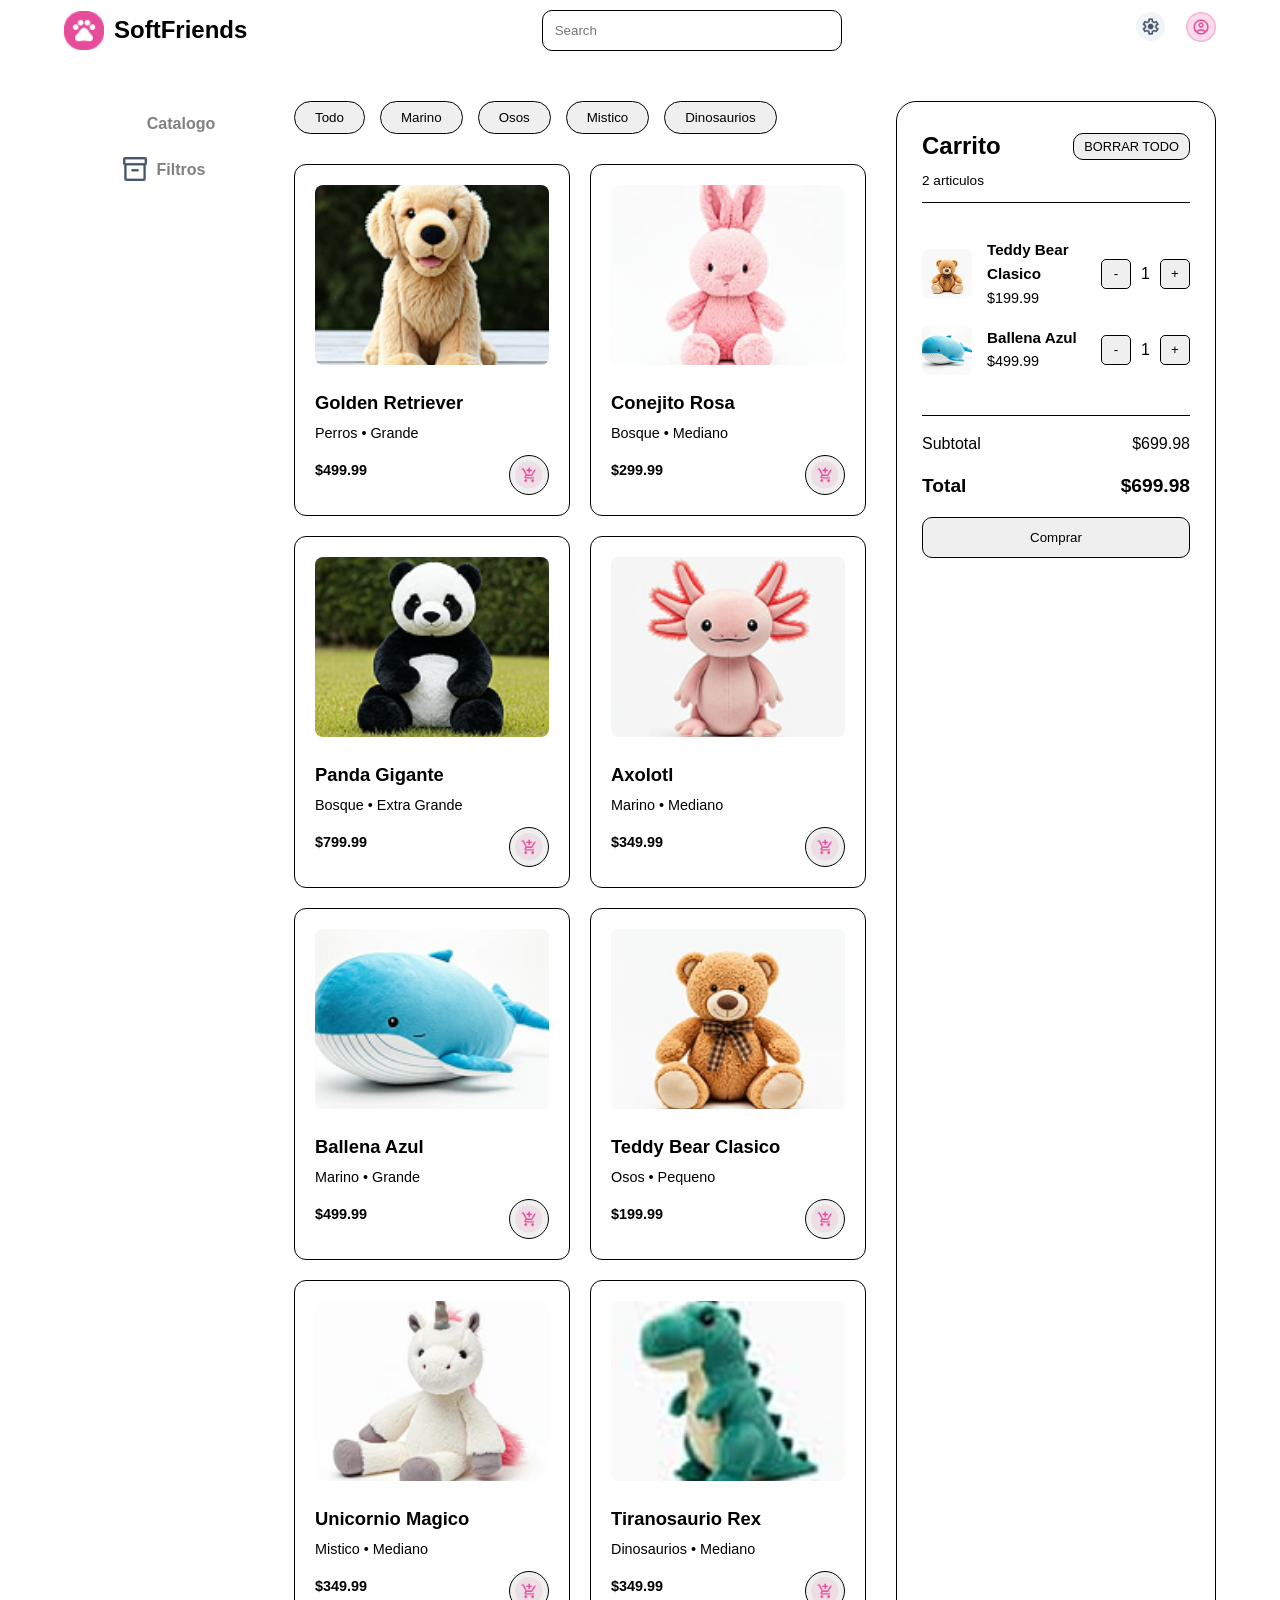
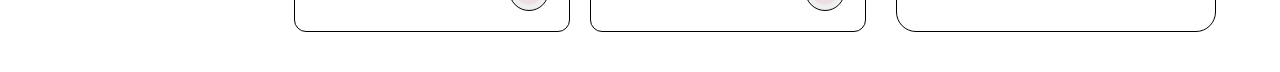
==== Presentacion/catalago.html @ 810f80e1 "1er avance HMTL y CSS" ====
<!DOCTYPE html>
<html lang="es">

<head>
    <title>SoftFriends</title>
    <meta charset="UTF-8">
    <link rel="stylesheet" type="text/css" href="styles/base.css" />
    <link rel="stylesheet" type="text/css" href="styles/components.css" />
    <link rel="stylesheet" type="text/css" href="styles/layout.css" />
</head>

<body>

    <nav>
        <a class="logo" href="./index.html">
            <img src="img/logo.png" alt="Logo SoftFriends">
            <span>SoftFriends</span>
        </a>

        <form name="form_busqueda">
            <input id="txt_buscar" name="txt_buscar" type="text" placeholder="Search">
        </form>

        <ul>
            <li>
                <img src="img/configuracion.png" alt="Icono de configuracion">
            </li>
            <li>
                <img src="img/iconoUsuario.png" alt="Icono de usuario">
            </li>
        </ul>
    </nav>

    <div class="contenedor-principal">

        <nav class="menu-lateral">
            <ul>
                <li>
                    <img src="img/iconoCatalago.png" alt="Icono catalogo">
                    <a href="#">Catalogo</a>
                </li>
                <li>
                    <img src="img/iconoFiltro.png" alt="Icono filtros">
                    <a href="#">Filtros</a>
                </li>
            </ul>
        </nav>

        <main>
            <section class="categorias">
                <ul>
                    <li><button class="btn-primary">Todo</button></li>
                    <li><button>Marino</button></li>
                    <li><button>Osos</button></li>
                    <li><button>Mistico</button></li>
                    <li><button>Dinosaurios</button></li>
                </ul>
            </section>

            <section class="productos">

                <article>
                    <figure>
                        <img src="img/goldenRetriever.png" alt="Golden Retriever">
                    </figure>
                    <div>
                        <h3>Golden Retriever</h3>
                        <p>Perros • Grande</p>
                        <p class="precio">$499.99</p>
                        <button><img src="img/IconoAgregarCarrito.png" alt="Agregar al carrito"></button>
                    </div>
                </article>

                <article>
                    <figure>
                        <img src="img/conejoRosa.png" alt="Conejito Rosa">
                    </figure>
                    <div>
                        <h3>Conejito Rosa</h3>
                        <p>Bosque • Mediano</p>
                        <p class="precio">$299.99</p>
                        <button><img src="img/IconoAgregarCarrito.png" alt="Agregar al carrito"></button>
                    </div>
                </article>

                <article>
                    <figure>
                        <img src="img/panda.png" alt="Panda Gigante">
                    </figure>
                    <div>
                        <h3>Panda Gigante</h3>
                        <p>Bosque • Extra Grande</p>
                        <p class="precio">$799.99</p>
                        <button><img src="img/IconoAgregarCarrito.png" alt="Agregar al carrito"></button>
                    </div>
                </article>

                <article>
                    <figure>
                        <img src="img/ajolote.png" alt="Axolotl">
                    </figure>
                    <div>
                        <h3>Axolotl</h3>
                        <p>Marino • Mediano</p>
                        <p class="precio">$349.99</p>
                        <button><img src="img/IconoAgregarCarrito.png" alt="Agregar al carrito"></button>
                    </div>
                </article>

                <article>
                    <figure>
                        <img src="img/ballena.png" alt="Ballena Azul">
                    </figure>
                    <div>
                        <h3>Ballena Azul</h3>
                        <p>Marino • Grande</p>
                        <p class="precio">$499.99</p>
                        <button><img src="img/IconoAgregarCarrito.png" alt="Agregar al carrito"></button>
                    </div>
                </article>

                <article>
                    <figure>
                        <img src="img/oso.png" alt="Teddy Bear Clasico">
                    </figure>
                    <div>
                        <h3>Teddy Bear Clasico</h3>
                        <p>Osos • Pequeno</p>
                        <p class="precio">$199.99</p>
                        <button><img src="img/IconoAgregarCarrito.png" alt="Agregar al carrito"></button>
                    </div>
                </article>

                <article>
                    <figure>
                        <img src="img/unicornio.png" alt="Unicornio Magico">
                    </figure>
                    <div>
                        <h3>Unicornio Magico</h3>
                        <p>Mistico • Mediano</p>
                        <p class="precio">$349.99</p>
                        <button><img src="img/IconoAgregarCarrito.png" alt="Agregar al carrito"></button>
                    </div>
                </article>

                <article>
                    <figure>
                        <img src="img/rex.png" alt="Tiranosaurio Rex">
                    </figure>
                    <div>
                        <h3>Tiranosaurio Rex</h3>
                        <p>Dinosaurios • Mediano</p>
                        <p class="precio">$349.99</p>
                        <button><img src="img/IconoAgregarCarrito.png" alt="Agregar al carrito"></button>
                    </div>
                </article>

            </section>
        </main>

        <section class="carrito">
            <header>
                <h3>Carrito</h3>
                <button class="btn-secondary">BORRAR TODO</button>
                <p>2 articulos</p>
            </header>

            <div class="lista-carrito">
                <article>
                    <img src="img/oso.png" alt="Teddy Bear Clasico mini">
                    <div>
                        <strong>Teddy Bear Clasico</strong>
                        <p>$199.99</p>
                    </div>
                    <div>
                        <button>-</button>
                        <span>1</span>
                        <button>+</button>
                    </div>
                </article>

                <article>
                    <img src="img/ballena.png" alt="Ballena Azul mini">
                    <div>
                        <strong>Ballena Azul</strong>
                        <p>$499.99</p>
                    </div>
                    <div>
                        <button>-</button>
                        <span>1</span>
                        <button>+</button>
                    </div>
                </article>
            </div>

            <footer>
                <div>
                    <span>Subtotal</span>
                    <span>$699.98</span>
                </div>
                <div>
                    <strong>Total</strong>
                    <strong>$699.98</strong>
                </div>
                <button class="btn-primary">Comprar</button>
            </footer>
        </section>

    </div>

</body>

</html>
---- Presentacion/styles/base.css ----
* {
    box-sizing: border-box;
    margin: 0;
    padding: 0;
}

body {
    font-family: "Quicksand", sans-serif;
    line-height: 1.6;
}
---- Presentacion/styles/components.css ----
.logo {
    display: flex;
    align-items: center;
    gap: 10px;
    text-decoration: none;
    font-family: "Alan Sans", sans-serif;
    font-weight: 700;
    font-size: 1.5rem;
    color: black;
}

.logo img {
    width: 40px;
    height: auto;
}

nav input {
    width: 300px;
    padding: 12px;
    border-radius: 10px;
    border: 1px solid;
    font-family: "Quicksand", sans-serif;
}

nav input:focus {
    outline: none;
}

nav ul {
    display: flex;
    align-items: center;
    gap: 20px;
    list-style: none;
}

nav ul img {
    width: 30px;
    height: auto;
}

/* --- MENU LATERAL --- */
.menu-lateral ul {
    display: flex;
    flex-direction: column;
    gap: 20px;
    padding: 0;
    list-style: none;
}

.menu-lateral li {
    display: flex;
    align-items: center;
    gap: 10px;
}

.menu-lateral li img {
    width: 24px;
    height: auto;
}

.menu-lateral a {
    text-decoration: none;
    font-family: "Alan Sans", sans-serif;
    font-weight: 600;
    color: gray;
}

/* --- CATEGORIAS --- */
.categorias ul {
    display: flex;
    gap: 15px;
    flex-wrap: wrap;
    padding: 0;
    list-style: none;
}

.categorias button {
    width: auto;
    padding: 8px 20px;
    margin-top: 0;
    border: 1px solid;
    border-radius: 20px;
    font-family: "Quicksand", sans-serif;
    cursor: pointer;
}

/* --- TARJETAS DE PRODUCTOS --- */
.productos article {
    padding: 20px;
    border-radius: 12px;
    display: flex;
    flex-direction: column;
    border: 1px solid;
}

.productos figure {
    width: 100%;
    margin: 0;
}

.productos figure img {
    width: 100%;
    height: 180px;
    border-radius: 8px;
    object-fit: cover;
    object-position: center;
    margin-bottom: 15px;
}

/* Contenedor del texto dentro de la tarjeta */
.productos article div {
    display: flex;
    flex-wrap: wrap;
    align-items: center;
    justify-content: space-between;
    width: 100%;
}

.productos h3 {
    font-family: "Alan Sans", sans-serif;
    font-size: 1.15rem;
    font-weight: 700;
    text-align: left;
    margin: 0 0 5px 0;
    width: 100%;
}

.productos p {
    font-size: 0.9rem;
    margin: 0 0 10px 0;
    text-align: left;
    width: 100%;
}

.precio {
    font-size: 1.3rem;
    font-weight: 800;
    margin: 0;
    width: auto !important;
}

.productos button {
    width: 40px;
    height: 40px;
    border-radius: 50%;
    border: 1px solid;
    margin: 0;
    display: flex;
    align-items: center;
    justify-content: center;
    cursor: pointer;
    padding: 5px;
}

.productos button img {
    width: 100%;
    height: 100%;
    object-fit: contain;
    margin: 0;
}

/* --- CARRITO --- */
.carrito {
    padding: 25px;
    border-radius: 20px;
    border: 1px solid;
}

.carrito header {
    display: flex;
    justify-content: space-between;
    align-items: center;
    flex-wrap: wrap;
    border-bottom: 1px solid;
    padding-bottom: 10px;
}

.carrito h3 {
    font-family: "Alan Sans", sans-serif;
    font-size: 1.5rem;
    margin: 0;
}

.carrito header button {
    width: auto;
    margin: 0;
    padding: 5px 10px;
    font-size: 0.8rem;
    border: 1px solid;
    border-radius: 10px;
    cursor: pointer;
}

.carrito header p {
    width: 100%;
    font-size: 0.85rem;
    margin: 5px 0 0 0;
}

.lista-carrito {
    display: flex;
    flex-direction: column;
    gap: 15px;
    margin-top: 15px;
}

.lista-carrito article {
    display: flex;
    align-items: center;
    justify-content: space-between;
    gap: 15px;
}

.lista-carrito img {
    width: 50px;
    height: 50px;
    object-fit: cover;
    border-radius: 8px;
}

.lista-carrito div {
    display: flex;
    flex-direction: column;
    width: 100%;
}

.lista-carrito strong {
    font-size: 0.95rem;
}

.lista-carrito p {
    font-size: 0.9rem;
    margin: 0;
}

.lista-carrito div:last-child {
    display: flex;
    flex-direction: row;
    align-items: center;
    gap: 10px;
    width: auto;
}

.lista-carrito button {
    width: 30px;
    height: 30px;
    padding: 0;
    margin: 0;
    border-radius: 5px;
    border: 1px solid;
    cursor: pointer;
    display: flex;
    align-items: center;
    justify-content: center;
}

.carrito footer {
    display: flex;
    flex-direction: column;
    gap: 15px;
    margin-top: 20px;
    padding-top: 15px;
    border-top: 1px solid;
}

.carrito footer div {
    display: flex;
    justify-content: space-between;
}

.carrito footer strong {
    font-size: 1.2rem;
}

.carrito .btn-primary {
    border: 1px solid;
    padding: 12px;
    border-radius: 10px;
    cursor: pointer;
    width: 100%;
}
---- Presentacion/styles/layout.css ----
nav {
    display: flex;
    justify-content: space-between;
    align-items: center;
    padding: 10px 5%;
    position: sticky;
    top: 0;
    z-index: 1000;
}

.contenedor-principal {
    display: flex;
    flex-direction: row;
    padding: 40px 5%;
    gap: 30px;
    max-width: 1400px;
    margin: 0 auto;
}

.menu-lateral {
    width: 200px;
    flex-shrink: 0;
    display: flex;
    flex-direction: column;
}

main {
    width: 100%;
    display: flex;
    flex-direction: column;
    gap: 30px;
}

.productos {
    display: grid;
    grid-template-columns: repeat(auto-fit, minmax(200px, 1fr));
    gap: 20px;
}

.carrito {
    width: 320px;
    flex-shrink: 0;
    display: flex;
    flex-direction: column;
    gap: 20px;
}

@media (max-width: 768px) {
    .contenedor-principal {
        flex-direction: column;
        padding: 20px 5%;
    }

    .menu-lateral {
        width: 100%;
    }

    .carrito {
        width: 100%;
    }
}
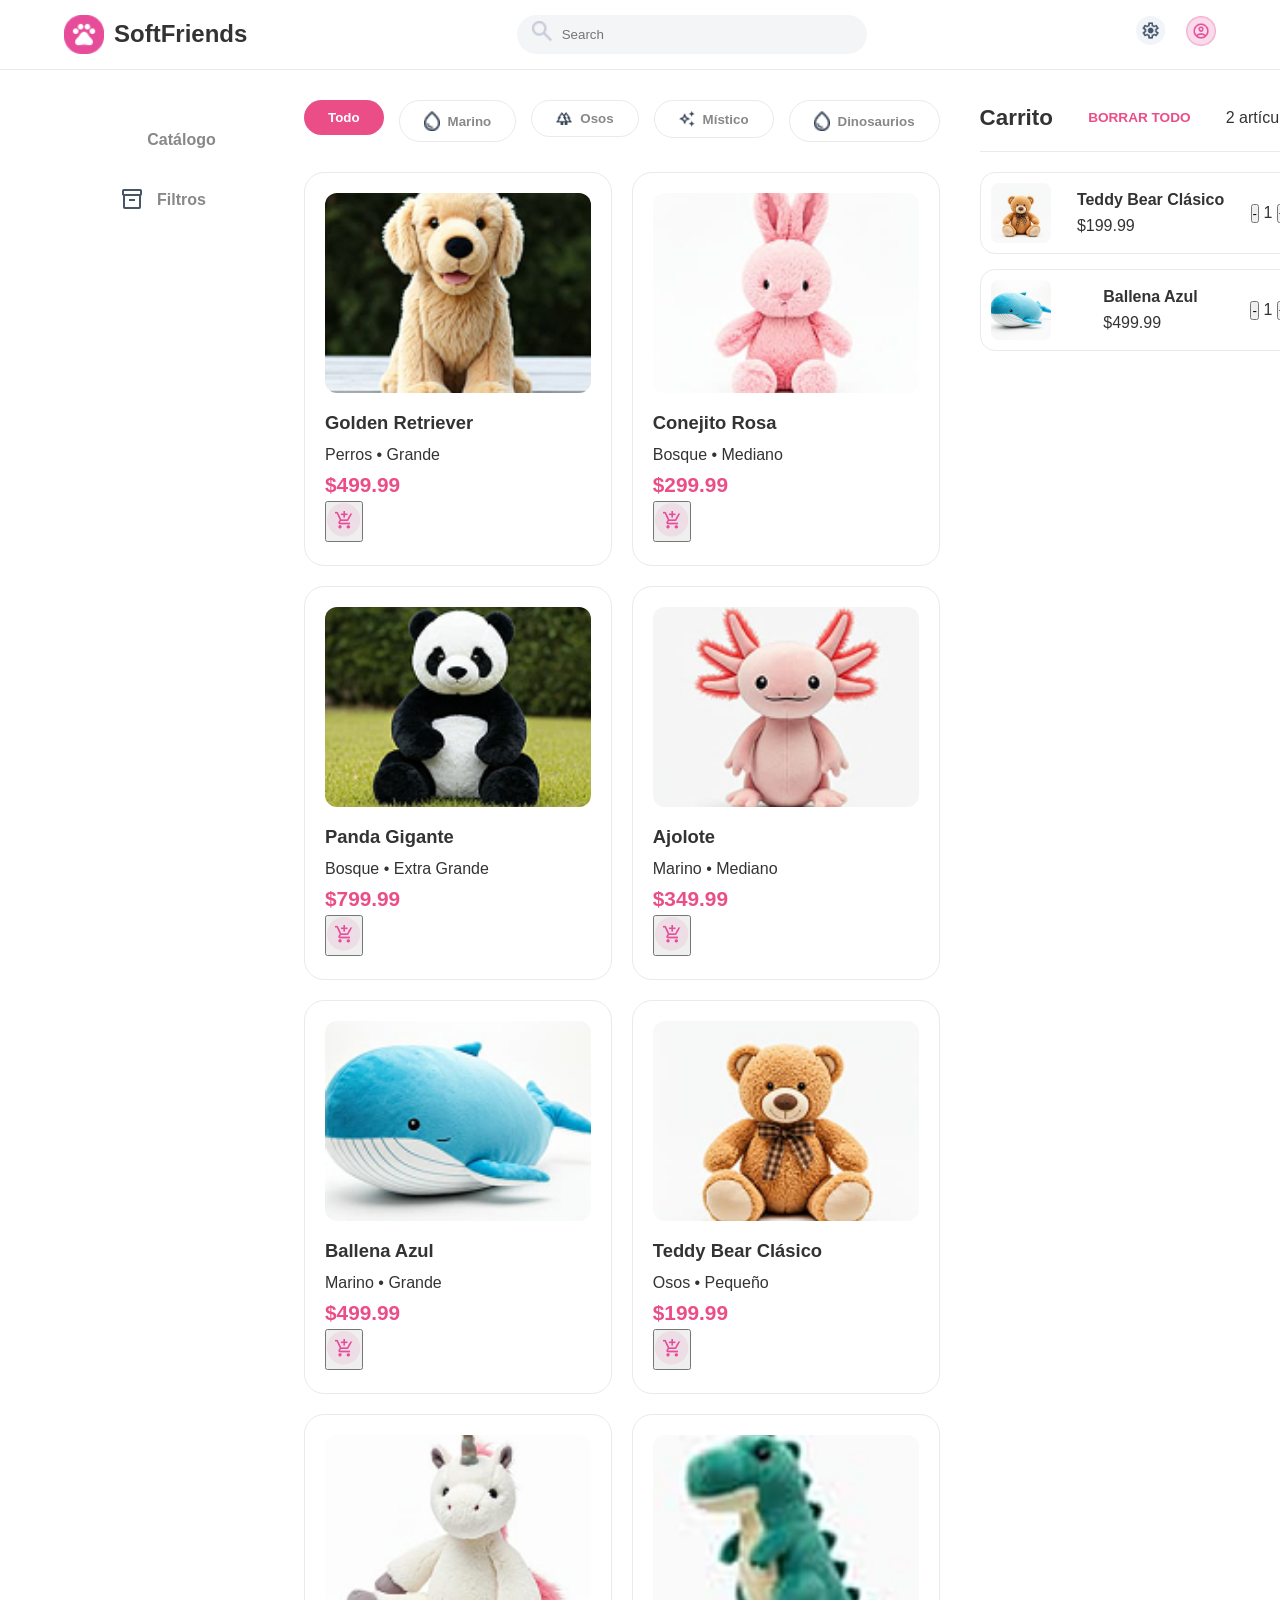
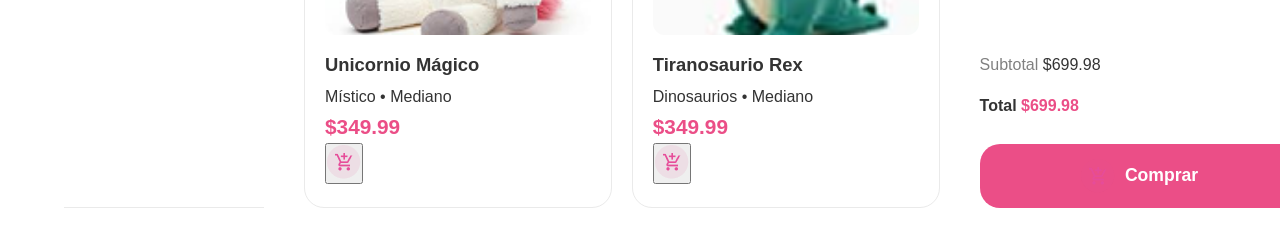
==== commit 88f94073: "Avances graficos" ====
--- a/Presentacion/catalago.html
+++ b/Presentacion/catalago.html
@@ -18,6 +18,7 @@
         </a>
 
         <form name="form_busqueda">
+            <img src="img/iconoBuscar.png" alt="Icono de búsqueda" class="search-icon">
             <input id="txt_buscar" name="txt_buscar" type="text" placeholder="Search">
         </form>
 
@@ -37,7 +38,7 @@
             <ul>
                 <li>
                     <img src="img/iconoCatalago.png" alt="Icono catalogo">
-                    <a href="#">Catalogo</a>
+                    <a href="#">Catálogo</a>
                 </li>
                 <li>
                     <img src="img/iconoFiltro.png" alt="Icono filtros">
@@ -49,11 +50,31 @@
         <main>
             <section class="categorias">
                 <ul>
-                    <li><button class="btn-primary">Todo</button></li>
-                    <li><button>Marino</button></li>
-                    <li><button>Osos</button></li>
-                    <li><button>Mistico</button></li>
-                    <li><button>Dinosaurios</button></li>
+                    <li><button class="active">Todo</button></li>
+                    <li>
+                        <button>
+                            <img src="img/gota.png" alt="Icono gota">
+                            Marino
+                        </button>
+                    </li>
+                    <li>
+                        <button>
+                            <img src="img/pinos.png" alt="Icono pinos">
+                            Osos
+                        </button>
+                    </li>
+                    <li>
+                        <button>
+                            <img src="img/brillos.png" alt="Icono brillos">
+                            Místico
+                        </button>
+                    </li>
+                    <li>
+                        <button>
+                            <img src="img/gota.png" alt="Icono dinosaurios">
+                            Dinosaurios
+                        </button>
+                    </li>
                 </ul>
             </section>
 
@@ -67,7 +88,9 @@
                         <h3>Golden Retriever</h3>
                         <p>Perros • Grande</p>
                         <p class="precio">$499.99</p>
-                        <button><img src="img/IconoAgregarCarrito.png" alt="Agregar al carrito"></button>
+                        <button>
+                            <img src="img/IconoAgregarCarrito.png" alt="Agregar al carrito">
+                        </button>
                     </div>
                 </article>
 
@@ -79,7 +102,9 @@
                         <h3>Conejito Rosa</h3>
                         <p>Bosque • Mediano</p>
                         <p class="precio">$299.99</p>
-                        <button><img src="img/IconoAgregarCarrito.png" alt="Agregar al carrito"></button>
+                        <button>
+                            <img src="img/IconoAgregarCarrito.png" alt="Agregar al carrito">
+                        </button>
                     </div>
                 </article>
 
@@ -91,19 +116,23 @@
                         <h3>Panda Gigante</h3>
                         <p>Bosque • Extra Grande</p>
                         <p class="precio">$799.99</p>
-                        <button><img src="img/IconoAgregarCarrito.png" alt="Agregar al carrito"></button>
-                    </div>
-                </article>
-
-                <article>
-                    <figure>
-                        <img src="img/ajolote.png" alt="Axolotl">
-                    </figure>
-                    <div>
-                        <h3>Axolotl</h3>
+                        <button>
+                            <img src="img/IconoAgregarCarrito.png" alt="Agregar al carrito">
+                        </button>
+                    </div>
+                </article>
+
+                <article>
+                    <figure>
+                        <img src="img/ajolote.png" alt="Ajolote">
+                    </figure>
+                    <div>
+                        <h3>Ajolote</h3>
                         <p>Marino • Mediano</p>
                         <p class="precio">$349.99</p>
-                        <button><img src="img/IconoAgregarCarrito.png" alt="Agregar al carrito"></button>
+                        <button>
+                            <img src="img/IconoAgregarCarrito.png" alt="Agregar al carrito">
+                        </button>
                     </div>
                 </article>
 
@@ -115,31 +144,37 @@
                         <h3>Ballena Azul</h3>
                         <p>Marino • Grande</p>
                         <p class="precio">$499.99</p>
-                        <button><img src="img/IconoAgregarCarrito.png" alt="Agregar al carrito"></button>
-                    </div>
-                </article>
-
-                <article>
-                    <figure>
-                        <img src="img/oso.png" alt="Teddy Bear Clasico">
-                    </figure>
-                    <div>
-                        <h3>Teddy Bear Clasico</h3>
-                        <p>Osos • Pequeno</p>
+                        <button>
+                            <img src="img/IconoAgregarCarrito.png" alt="Agregar al carrito">
+                        </button>
+                    </div>
+                </article>
+
+                <article>
+                    <figure>
+                        <img src="img/oso.png" alt="Teddy Bear Clásico">
+                    </figure>
+                    <div>
+                        <h3>Teddy Bear Clásico</h3>
+                        <p>Osos • Pequeño</p>
                         <p class="precio">$199.99</p>
-                        <button><img src="img/IconoAgregarCarrito.png" alt="Agregar al carrito"></button>
-                    </div>
-                </article>
-
-                <article>
-                    <figure>
-                        <img src="img/unicornio.png" alt="Unicornio Magico">
-                    </figure>
-                    <div>
-                        <h3>Unicornio Magico</h3>
-                        <p>Mistico • Mediano</p>
+                        <button>
+                            <img src="img/IconoAgregarCarrito.png" alt="Agregar al carrito">
+                        </button>
+                    </div>
+                </article>
+
+                <article>
+                    <figure>
+                        <img src="img/unicornio.png" alt="Unicornio Mágico">
+                    </figure>
+                    <div>
+                        <h3>Unicornio Mágico</h3>
+                        <p>Místico • Mediano</p>
                         <p class="precio">$349.99</p>
-                        <button><img src="img/IconoAgregarCarrito.png" alt="Agregar al carrito"></button>
+                        <button>
+                            <img src="img/IconoAgregarCarrito.png" alt="Agregar al carrito">
+                        </button>
                     </div>
                 </article>
 
@@ -151,7 +186,9 @@
                         <h3>Tiranosaurio Rex</h3>
                         <p>Dinosaurios • Mediano</p>
                         <p class="precio">$349.99</p>
-                        <button><img src="img/IconoAgregarCarrito.png" alt="Agregar al carrito"></button>
+                        <button>
+                            <img src="img/IconoAgregarCarrito.png" alt="Agregar al carrito">
+                        </button>
                     </div>
                 </article>
 
@@ -162,14 +199,14 @@
             <header>
                 <h3>Carrito</h3>
                 <button class="btn-secondary">BORRAR TODO</button>
-                <p>2 articulos</p>
+                <p>2 artículos</p>
             </header>
 
             <div class="lista-carrito">
                 <article>
-                    <img src="img/oso.png" alt="Teddy Bear Clasico mini">
-                    <div>
-                        <strong>Teddy Bear Clasico</strong>
+                    <img src="img/oso.png" alt="Teddy Bear Clásico mini">
+                    <div>
+                        <strong>Teddy Bear Clásico</strong>
                         <p>$199.99</p>
                     </div>
                     <div>
@@ -200,9 +237,12 @@
                 </div>
                 <div>
                     <strong>Total</strong>
-                    <strong>$699.98</strong>
+                    <strong class="total-precio">$699.98</strong>
                 </div>
-                <button class="btn-primary">Comprar</button>
+                <button class="btn-primary">
+                    <img src="img/IconoAgregarCarrito.png" alt="Icono comprar">
+                    Comprar
+                </button>
             </footer>
         </section>
 
--- a/Presentacion/styles/base.css
+++ b/Presentacion/styles/base.css
@@ -1,3 +1,13 @@
+/*Pues es la base de la pagina y donde esta el root con colores para reutilizar*/
+:root {
+    --color-primario: #eb4e87;
+    --color-fondo: #ffffff;
+    --color-texto: #333333;
+    --color-texto-secundario: #888888;
+    --color-borde: #eaeaea;
+    --color-input: #f4f5f7;
+} /*para agarrar los colores y reutilizarse*/
+
 * {
     box-sizing: border-box;
     margin: 0;
@@ -5,6 +15,8 @@
 }
 
 body {
-    font-family: "Quicksand", sans-serif;
+    font-family: "Quicksand", sans-serif; /*La fuente no la encontre, de momento puse esa*/
     line-height: 1.6;
+    background-color: var(--color-fondo);
+    color: var(--color-texto);
 }
--- a/Presentacion/styles/components.css
+++ b/Presentacion/styles/components.css
@@ -1,3 +1,4 @@
+/*Aqui es donde ya va el disenio de cada componente*/
 .logo {
     display: flex;
     align-items: center;
@@ -6,7 +7,7 @@
     font-family: "Alan Sans", sans-serif;
     font-weight: 700;
     font-size: 1.5rem;
-    color: black;
+    color: var(--color-texto);
 }
 
 .logo img {
@@ -14,16 +15,32 @@
     height: auto;
 }
 
+nav form {
+    position: relative;
+    display: flex;
+    align-items: center;
+}
+
+.search-icon {
+    position: absolute;
+    left: 15px; 
+    width: 20px;
+    height: auto;
+    opacity: 0.5; 
+}
+
 nav input {
-    width: 300px;
-    padding: 12px;
-    border-radius: 10px;
-    border: 1px solid;
+    width: 350px;
+    padding: 12px 20px 12px 45px; 
+    border-radius: 20px;
+    border: none;
+    background-color: var(--color-input);
     font-family: "Quicksand", sans-serif;
 }
 
 nav input:focus {
     outline: none;
+    box-shadow: 0 0 0 2px var(--color-borde);
 }
 
 nav ul {
@@ -36,13 +53,14 @@
 nav ul img {
     width: 30px;
     height: auto;
+    cursor: pointer;
 }
 
 /* --- MENU LATERAL --- */
 .menu-lateral ul {
     display: flex;
     flex-direction: column;
-    gap: 20px;
+    gap: 10px;
     padding: 0;
     list-style: none;
 }
@@ -50,120 +68,153 @@
 .menu-lateral li {
     display: flex;
     align-items: center;
-    gap: 10px;
+    gap: 15px;
+    padding: 12px 20px;
+    border-radius: 25px;
+    cursor: pointer;
+}
+
+.menu-lateral li.active {
+    background-color: var(--color-primario);
 }
 
 .menu-lateral li img {
-    width: 24px;
+    width: 20px;
     height: auto;
+}
+
+.menu-lateral li.active img {
+    filter: brightness(0) invert(1);
+    /* Convierte el icono a blanco */
 }
 
 .menu-lateral a {
     text-decoration: none;
     font-family: "Alan Sans", sans-serif;
     font-weight: 600;
-    color: gray;
+    color: var(--color-texto-secundario);
+}
+
+.menu-lateral li.active a {
+    color: white;
 }
 
 /* --- CATEGORIAS --- */
 .categorias ul {
     display: flex;
     gap: 15px;
-    flex-wrap: wrap;
+    flex-wrap: nowrap; 
     padding: 0;
     list-style: none;
+    overflow-x: auto; 
 }
 
 .categorias button {
-    width: auto;
-    padding: 8px 20px;
-    margin-top: 0;
-    border: 1px solid;
-    border-radius: 20px;
+    display: flex;
+    align-items: center;
+    gap: 8px;
+    padding: 10px 24px;
+    border: 1px solid var(--color-borde);
+    background-color: white;
+    border-radius: 25px;
     font-family: "Quicksand", sans-serif;
-    cursor: pointer;
+    color: var(--color-texto-secundario);
+    font-weight: 600;
+    cursor: pointer;
+    white-space: nowrap; 
+}
+
+.categorias button img {
+    width: 16px;
+}
+
+.categorias button.active {
+    background-color: var(--color-primario);
+    color: white;
+    border: none;
 }
 
 /* --- TARJETAS DE PRODUCTOS --- */
 .productos article {
     padding: 20px;
+    border-radius: 20px;
+    display: flex;
+    flex-direction: column;
+    border: 1px solid var(--color-borde);
+    background-color: white;
+}
+
+.productos figure {
+    width: 100%;
+    margin: 0;
+    background-color: #fcfcfc;
     border-radius: 12px;
-    display: flex;
-    flex-direction: column;
-    border: 1px solid;
-}
-
-.productos figure {
-    width: 100%;
-    margin: 0;
+    margin-bottom: 15px;
+    overflow: hidden;
 }
 
 .productos figure img {
     width: 100%;
-    height: 180px;
-    border-radius: 8px;
+    height: 200px;
     object-fit: cover;
     object-position: center;
-    margin-bottom: 15px;
-}
-
-/* Contenedor del texto dentro de la tarjeta */
-.productos article div {
-    display: flex;
-    flex-wrap: wrap;
-    align-items: center;
+    display: block;
+}
+
+.info-producto {
+    display: flex;
+    flex-direction: column;
+    width: 100%;
+}
+
+.productos h3 {
+    font-family: "Alan Sans", sans-serif;
+    font-size: 1.15rem;
+    font-weight: 700;
+    margin: 0 0 5px 0;
+}
+
+.productos p.categoria {
+    font-size: 0.85rem;
+    color: var(--color-texto-secundario);
+    margin: 0 0 15px 0;
+}
+
+.precio-carrito {
+    display: flex;
     justify-content: space-between;
-    width: 100%;
-}
-
-.productos h3 {
-    font-family: "Alan Sans", sans-serif;
-    font-size: 1.15rem;
-    font-weight: 700;
-    text-align: left;
-    margin: 0 0 5px 0;
-    width: 100%;
-}
-
-.productos p {
-    font-size: 0.9rem;
-    margin: 0 0 10px 0;
-    text-align: left;
+    align-items: center;
     width: 100%;
 }
 
 .precio {
     font-size: 1.3rem;
     font-weight: 800;
+    color: var(--color-primario);
     margin: 0;
-    width: auto !important;
-}
-
-.productos button {
-    width: 40px;
-    height: 40px;
+}
+
+.btn-agregar {
+    width: 35px;
+    height: 35px;
     border-radius: 50%;
-    border: 1px solid;
-    margin: 0;
+    border: none;
+    background-color: transparent;
     display: flex;
     align-items: center;
     justify-content: center;
     cursor: pointer;
-    padding: 5px;
-}
-
-.productos button img {
+}
+
+.btn-agregar img {
     width: 100%;
     height: 100%;
     object-fit: contain;
-    margin: 0;
 }
 
 /* --- CARRITO --- */
-.carrito {
-    padding: 25px;
-    border-radius: 20px;
-    border: 1px solid;
+.carrito-contenedor {
+    padding: 0;
 }
 
 .carrito header {
@@ -171,29 +222,44 @@
     justify-content: space-between;
     align-items: center;
     flex-wrap: wrap;
-    border-bottom: 1px solid;
-    padding-bottom: 10px;
-}
-
-.carrito h3 {
-    font-family: "Alan Sans", sans-serif;
-    font-size: 1.5rem;
-    margin: 0;
+    border-bottom: 1px solid var(--color-borde);
+    padding-bottom: 15px;
 }
 
 .carrito header button {
     width: auto;
     margin: 0;
-    padding: 5px 10px;
+    padding: 0; 
+    font-size: 0.85rem;
+    font-weight: 800; 
+    color: #eb4e87; 
+    background: transparent; 
+    border: none; 
+    text-transform: uppercase;
+    cursor: pointer;
+    font-family: "Quicksand", sans-serif;
+}
+
+.carrito h3 {
+    font-family: "Alan Sans", sans-serif;
+    font-size: 1.4rem;
+    margin: 0;
+}
+
+.btn-borrar {
+    color: var(--color-primario);
+    background: transparent;
+    border: none;
+    font-weight: 700;
     font-size: 0.8rem;
-    border: 1px solid;
-    border-radius: 10px;
-    cursor: pointer;
-}
-
-.carrito header p {
+    cursor: pointer;
+    text-transform: uppercase;
+}
+
+.subtitulo-carrito {
     width: 100%;
     font-size: 0.85rem;
+    color: var(--color-texto-secundario);
     margin: 5px 0 0 0;
 }
 
@@ -201,7 +267,7 @@
     display: flex;
     flex-direction: column;
     gap: 15px;
-    margin-top: 15px;
+    margin-top: 20px;
 }
 
 .lista-carrito article {
@@ -209,73 +275,133 @@
     align-items: center;
     justify-content: space-between;
     gap: 15px;
+    padding: 10px;
+    border-radius: 15px;
+    background-color: var(--color-fondo);
+    border: 1px solid var(--color-borde);
 }
 
 .lista-carrito img {
-    width: 50px;
-    height: 50px;
-    object-fit: cover;
+    width: 60px;
+    height: 60px;
+    object-fit: contain;
     border-radius: 8px;
-}
-
-.lista-carrito div {
-    display: flex;
-    flex-direction: column;
-    width: 100%;
-}
-
-.lista-carrito strong {
-    font-size: 0.95rem;
-}
-
-.lista-carrito p {
+    background-color: #fcfcfc;
+}
+
+.info-item-carrito {
+    display: flex;
+    flex-direction: column;
+    flex-grow: 1;
+}
+
+.info-item-carrito strong {
     font-size: 0.9rem;
+    font-family: "Alan Sans", sans-serif;
+}
+
+.info-item-carrito p {
+    font-size: 0.9rem;
+    color: var(--color-primario);
+    font-weight: 700;
     margin: 0;
 }
 
-.lista-carrito div:last-child {
+.controles-cantidad {
     display: flex;
     flex-direction: row;
     align-items: center;
-    gap: 10px;
-    width: auto;
-}
-
-.lista-carrito button {
-    width: 30px;
-    height: 30px;
-    padding: 0;
-    margin: 0;
-    border-radius: 5px;
-    border: 1px solid;
-    cursor: pointer;
+    gap: 15px;
+    background-color: var(--color-input);
+    padding: 5px 12px;
+    border-radius: 20px;
+}
+
+.controles-cantidad button {
+    background: transparent;
+    border: none;
+    cursor: pointer;
+    font-size: 1.2rem;
+    color: var(--color-texto-secundario);
     display: flex;
     align-items: center;
     justify-content: center;
 }
 
+.controles-cantidad span {
+    font-weight: 600;
+    font-size: 0.9rem;
+}
+
 .carrito footer {
     display: flex;
     flex-direction: column;
     gap: 15px;
-    margin-top: 20px;
-    padding-top: 15px;
-    border-top: 1px solid;
-}
-
-.carrito footer div {
+    margin-top: auto;
+    padding-top: 20px;
+}
+
+.carrito .btn-primary {
+    background-color: #eb4e87; 
+    color: white; 
+    border: none; 
+    padding: 15px; 
+    border-radius: 20px; 
+    cursor: pointer;
+    width: 100%;
+    font-weight: 700;
+    font-size: 1.1rem;
+    font-family: "Quicksand", sans-serif;
+    display: flex;
+    align-items: center;
+    justify-content: center;
+    gap: 10px; 
+    margin-top: 10px;
+}
+
+.total-precio {
+    color: #eb4e87;
+}
+
+.carrito footer div:first-child span:first-child {
+    color: gray;
+}
+
+.fila-subtotal,
+.fila-total {
     display: flex;
     justify-content: space-between;
-}
-
-.carrito footer strong {
+    align-items: center;
+}
+
+.fila-subtotal span {
+    color: var(--color-texto-secundario);
+    font-weight: 600;
+}
+
+.fila-subtotal span:last-child {
+    color: var(--color-texto);
+}
+
+.fila-total strong {
     font-size: 1.2rem;
-}
-
-.carrito .btn-primary {
-    border: 1px solid;
-    padding: 12px;
-    border-radius: 10px;
-    cursor: pointer;
-    width: 100%;
+    font-family: "Alan Sans", sans-serif;
+}
+
+.total-precio {
+    color: var(--color-primario);
+}
+
+.btn-comprar {
+    background-color: var(--color-primario);
+    color: white;
+    border: none;
+    padding: 15px;
+    border-radius: 20px;
+    cursor: pointer;
+    width: 100%;
+    font-weight: 700;
+    font-size: 1.1rem;
+    font-family: "Quicksand", sans-serif;
+    margin-top: 10px;
 }
--- a/Presentacion/styles/layout.css
+++ b/Presentacion/styles/layout.css
@@ -1,18 +1,21 @@
+/*Aqui es donde va el acomodo en la pantalla y como los ordenamos*/
 nav {
     display: flex;
     justify-content: space-between;
     align-items: center;
-    padding: 10px 5%;
+    padding: 15px 5%;
     position: sticky;
     top: 0;
     z-index: 1000;
+    background-color: white;
+    border-bottom: 1px solid var(--color-borde);
 }
 
 .contenedor-principal {
     display: flex;
     flex-direction: row;
-    padding: 40px 5%;
-    gap: 30px;
+    padding: 30px 5%;
+    gap: 40px;
     max-width: 1400px;
     margin: 0 auto;
 }
@@ -33,7 +36,7 @@
 
 .productos {
     display: grid;
-    grid-template-columns: repeat(auto-fit, minmax(200px, 1fr));
+    grid-template-columns: repeat(auto-fit, minmax(220px, 1fr));
     gap: 20px;
 }
 
@@ -42,7 +45,6 @@
     flex-shrink: 0;
     display: flex;
     flex-direction: column;
-    gap: 20px;
 }
 
 @media (max-width: 768px) {
@@ -51,10 +53,7 @@
         padding: 20px 5%;
     }
 
-    .menu-lateral {
-        width: 100%;
-    }
-
+    .menu-lateral,
     .carrito {
         width: 100%;
     }
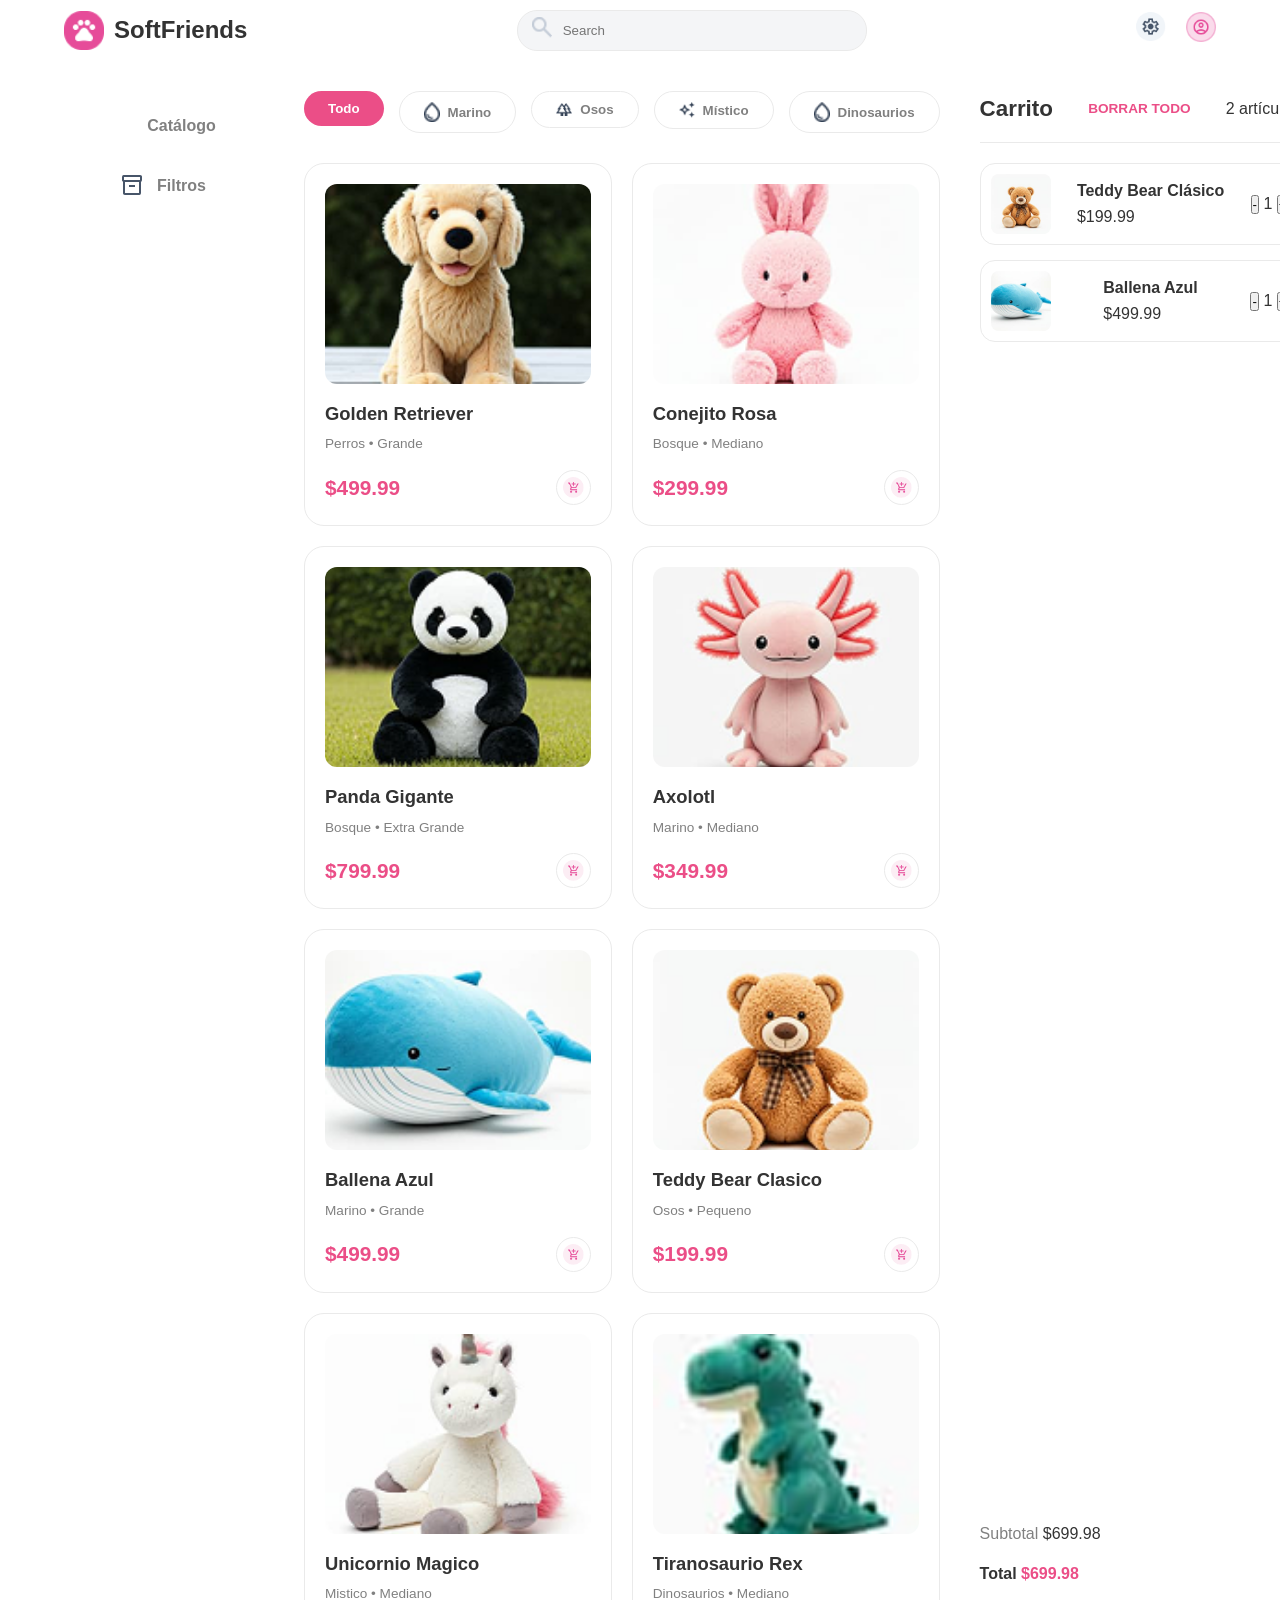
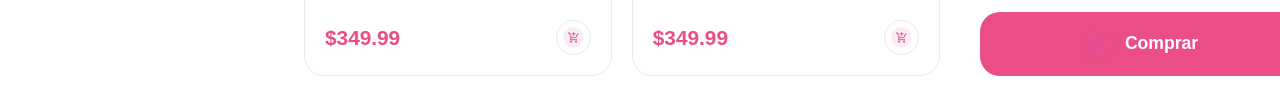
==== commit 0fd32cfb: "Correciones" ====
--- a/Presentacion/catalago.html
+++ b/Presentacion/catalago.html
@@ -4,6 +4,7 @@
 <head>
     <title>SoftFriends</title>
     <meta charset="UTF-8">
+    <meta name="viewport" content="width=device-width, initial-scale=1.0">
     <link rel="stylesheet" type="text/css" href="styles/base.css" />
     <link rel="stylesheet" type="text/css" href="styles/components.css" />
     <link rel="stylesheet" type="text/css" href="styles/layout.css" />
@@ -84,13 +85,15 @@
                     <figure>
                         <img src="img/goldenRetriever.png" alt="Golden Retriever">
                     </figure>
-                    <div>
+                    <div class="info-producto">
                         <h3>Golden Retriever</h3>
-                        <p>Perros • Grande</p>
-                        <p class="precio">$499.99</p>
-                        <button>
-                            <img src="img/IconoAgregarCarrito.png" alt="Agregar al carrito">
-                        </button>
+                        <p class="categoria">Perros • Grande</p>
+
+                        <div class="precio-carrito">
+                            <p class="precio">$499.99</p>
+                            <button class="btn-agregar"><img src="img/IconoAgregarCarrito.png"
+                                    alt="Agregar al carrito"></button>
+                        </div>
                     </div>
                 </article>
 
@@ -98,13 +101,14 @@
                     <figure>
                         <img src="img/conejoRosa.png" alt="Conejito Rosa">
                     </figure>
-                    <div>
+                    <div class="info-producto">
                         <h3>Conejito Rosa</h3>
-                        <p>Bosque • Mediano</p>
-                        <p class="precio">$299.99</p>
-                        <button>
-                            <img src="img/IconoAgregarCarrito.png" alt="Agregar al carrito">
-                        </button>
+                        <p class="categoria">Bosque • Mediano</p>
+                        <div class="precio-carrito">
+                            <p class="precio">$299.99</p>
+                            <button class="btn-agregar"><img src="img/IconoAgregarCarrito.png"
+                                    alt="Agregar al carrito"></button>
+                        </div>
                     </div>
                 </article>
 
@@ -112,27 +116,29 @@
                     <figure>
                         <img src="img/panda.png" alt="Panda Gigante">
                     </figure>
-                    <div>
+                    <div class="info-producto">
                         <h3>Panda Gigante</h3>
-                        <p>Bosque • Extra Grande</p>
-                        <p class="precio">$799.99</p>
-                        <button>
-                            <img src="img/IconoAgregarCarrito.png" alt="Agregar al carrito">
-                        </button>
-                    </div>
-                </article>
-
-                <article>
-                    <figure>
-                        <img src="img/ajolote.png" alt="Ajolote">
-                    </figure>
-                    <div>
-                        <h3>Ajolote</h3>
-                        <p>Marino • Mediano</p>
-                        <p class="precio">$349.99</p>
-                        <button>
-                            <img src="img/IconoAgregarCarrito.png" alt="Agregar al carrito">
-                        </button>
+                        <p class="categoria">Bosque • Extra Grande</p>
+                        <div class="precio-carrito">
+                            <p class="precio">$799.99</p>
+                            <button class="btn-agregar"><img src="img/IconoAgregarCarrito.png"
+                                    alt="Agregar al carrito"></button>
+                        </div>
+                    </div>
+                </article>
+
+                <article>
+                    <figure>
+                        <img src="img/ajolote.png" alt="Axolotl">
+                    </figure>
+                    <div class="info-producto">
+                        <h3>Axolotl</h3>
+                        <p class="categoria">Marino • Mediano</p>
+                        <div class="precio-carrito">
+                            <p class="precio">$349.99</p>
+                            <button class="btn-agregar"><img src="img/IconoAgregarCarrito.png"
+                                    alt="Agregar al carrito"></button>
+                        </div>
                     </div>
                 </article>
 
@@ -140,41 +146,44 @@
                     <figure>
                         <img src="img/ballena.png" alt="Ballena Azul">
                     </figure>
-                    <div>
+                    <div class="info-producto">
                         <h3>Ballena Azul</h3>
-                        <p>Marino • Grande</p>
-                        <p class="precio">$499.99</p>
-                        <button>
-                            <img src="img/IconoAgregarCarrito.png" alt="Agregar al carrito">
-                        </button>
-                    </div>
-                </article>
-
-                <article>
-                    <figure>
-                        <img src="img/oso.png" alt="Teddy Bear Clásico">
-                    </figure>
-                    <div>
-                        <h3>Teddy Bear Clásico</h3>
-                        <p>Osos • Pequeño</p>
-                        <p class="precio">$199.99</p>
-                        <button>
-                            <img src="img/IconoAgregarCarrito.png" alt="Agregar al carrito">
-                        </button>
-                    </div>
-                </article>
-
-                <article>
-                    <figure>
-                        <img src="img/unicornio.png" alt="Unicornio Mágico">
-                    </figure>
-                    <div>
-                        <h3>Unicornio Mágico</h3>
-                        <p>Místico • Mediano</p>
-                        <p class="precio">$349.99</p>
-                        <button>
-                            <img src="img/IconoAgregarCarrito.png" alt="Agregar al carrito">
-                        </button>
+                        <p class="categoria">Marino • Grande</p>
+                        <div class="precio-carrito">
+                            <p class="precio">$499.99</p>
+                            <button class="btn-agregar"><img src="img/IconoAgregarCarrito.png"
+                                    alt="Agregar al carrito"></button>
+                        </div>
+                    </div>
+                </article>
+
+                <article>
+                    <figure>
+                        <img src="img/oso.png" alt="Teddy Bear Clasico">
+                    </figure>
+                    <div class="info-producto">
+                        <h3>Teddy Bear Clasico</h3>
+                        <p class="categoria">Osos • Pequeno</p>
+                        <div class="precio-carrito">
+                            <p class="precio">$199.99</p>
+                            <button class="btn-agregar"><img src="img/IconoAgregarCarrito.png"
+                                    alt="Agregar al carrito"></button>
+                        </div>
+                    </div>
+                </article>
+
+                <article>
+                    <figure>
+                        <img src="img/unicornio.png" alt="Unicornio Magico">
+                    </figure>
+                    <div class="info-producto">
+                        <h3>Unicornio Magico</h3>
+                        <p class="categoria">Mistico • Mediano</p>
+                        <div class="precio-carrito">
+                            <p class="precio">$349.99</p>
+                            <button class="btn-agregar"><img src="img/IconoAgregarCarrito.png"
+                                    alt="Agregar al carrito"></button>
+                        </div>
                     </div>
                 </article>
 
@@ -182,13 +191,14 @@
                     <figure>
                         <img src="img/rex.png" alt="Tiranosaurio Rex">
                     </figure>
-                    <div>
+                    <div class="info-producto">
                         <h3>Tiranosaurio Rex</h3>
-                        <p>Dinosaurios • Mediano</p>
-                        <p class="precio">$349.99</p>
-                        <button>
-                            <img src="img/IconoAgregarCarrito.png" alt="Agregar al carrito">
-                        </button>
+                        <p class="categoria">Dinosaurios • Mediano</p>
+                        <div class="precio-carrito">
+                            <p class="precio">$349.99</p>
+                            <button class="btn-agregar"><img src="img/IconoAgregarCarrito.png"
+                                    alt="Agregar al carrito"></button>
+                        </div>
                     </div>
                 </article>
 
--- a/Presentacion/styles/base.css
+++ b/Presentacion/styles/base.css
@@ -1,11 +1,12 @@
 /*Pues es la base de la pagina y donde esta el root con colores para reutilizar*/
 :root {
-    --color-primario: #eb4e87;
-    --color-fondo: #ffffff;
+    --color-primario: #eb4e87; 
     --color-texto: #333333;
-    --color-texto-secundario: #888888;
-    --color-borde: #eaeaea;
-    --color-input: #f4f5f7;
+    --color-texto-secundario: gray;
+    --color-borde: #eaeaea; 
+    --color-fondo-input: #f4f5f7;
+    --fuente-principal: "Quicksand", sans-serif;
+    --fuente-titulos: "Alan Sans", sans-serif;
 } /*para agarrar los colores y reutilizarse*/
 
 * {
--- a/Presentacion/styles/components.css
+++ b/Presentacion/styles/components.css
@@ -23,19 +23,19 @@
 
 .search-icon {
     position: absolute;
-    left: 15px; 
+    left: 15px;
     width: 20px;
     height: auto;
-    opacity: 0.5; 
+    opacity: 0.5;
 }
 
 nav input {
     width: 350px;
-    padding: 12px 20px 12px 45px; 
+    padding: 12px 20px 12px 45px;
     border-radius: 20px;
-    border: none;
-    background-color: var(--color-input);
-    font-family: "Quicksand", sans-serif;
+    border: 1px solid var(--color-borde);
+    background-color: var(--color-fondo-input);
+    font-family: var(--fuente-principal);
 }
 
 nav input:focus {
@@ -103,10 +103,10 @@
 .categorias ul {
     display: flex;
     gap: 15px;
-    flex-wrap: nowrap; 
+    flex-wrap: nowrap;
     padding: 0;
     list-style: none;
-    overflow-x: auto; 
+    overflow-x: auto;
 }
 
 .categorias button {
@@ -117,11 +117,11 @@
     border: 1px solid var(--color-borde);
     background-color: white;
     border-radius: 25px;
-    font-family: "Quicksand", sans-serif;
+    font-family: var(--fuente-principal);
     color: var(--color-texto-secundario);
     font-weight: 600;
     cursor: pointer;
-    white-space: nowrap; 
+    white-space: nowrap;
 }
 
 .categorias button img {
@@ -190,7 +190,7 @@
 .precio {
     font-size: 1.3rem;
     font-weight: 800;
-    color: var(--color-primario);
+    color: var(--color-primario); 
     margin: 0;
 }
 
@@ -198,12 +198,13 @@
     width: 35px;
     height: 35px;
     border-radius: 50%;
-    border: none;
+    border: 1px solid var(--color-borde); 
     background-color: transparent;
     display: flex;
     align-items: center;
     justify-content: center;
     cursor: pointer;
+    padding: 6px;
 }
 
 .btn-agregar img {
@@ -229,12 +230,12 @@
 .carrito header button {
     width: auto;
     margin: 0;
-    padding: 0; 
+    padding: 0;
     font-size: 0.85rem;
-    font-weight: 800; 
-    color: #eb4e87; 
-    background: transparent; 
-    border: none; 
+    font-weight: 800;
+    color: #eb4e87;
+    background: transparent;
+    border: none;
     text-transform: uppercase;
     cursor: pointer;
     font-family: "Quicksand", sans-serif;
@@ -342,11 +343,11 @@
 }
 
 .carrito .btn-primary {
-    background-color: #eb4e87; 
-    color: white; 
-    border: none; 
-    padding: 15px; 
-    border-radius: 20px; 
+    background-color: #eb4e87;
+    color: white;
+    border: none;
+    padding: 15px;
+    border-radius: 20px;
     cursor: pointer;
     width: 100%;
     font-weight: 700;
@@ -355,7 +356,7 @@
     display: flex;
     align-items: center;
     justify-content: center;
-    gap: 10px; 
+    gap: 10px;
     margin-top: 10px;
 }
 
--- a/Presentacion/styles/layout.css
+++ b/Presentacion/styles/layout.css
@@ -3,12 +3,10 @@
     display: flex;
     justify-content: space-between;
     align-items: center;
-    padding: 15px 5%;
+    padding: 10px 5%;
     position: sticky;
     top: 0;
     z-index: 1000;
-    background-color: white;
-    border-bottom: 1px solid var(--color-borde);
 }
 
 .contenedor-principal {
@@ -53,8 +51,7 @@
         padding: 20px 5%;
     }
 
-    .menu-lateral,
-    .carrito {
+    .menu-lateral, .carrito {
         width: 100%;
     }
 }
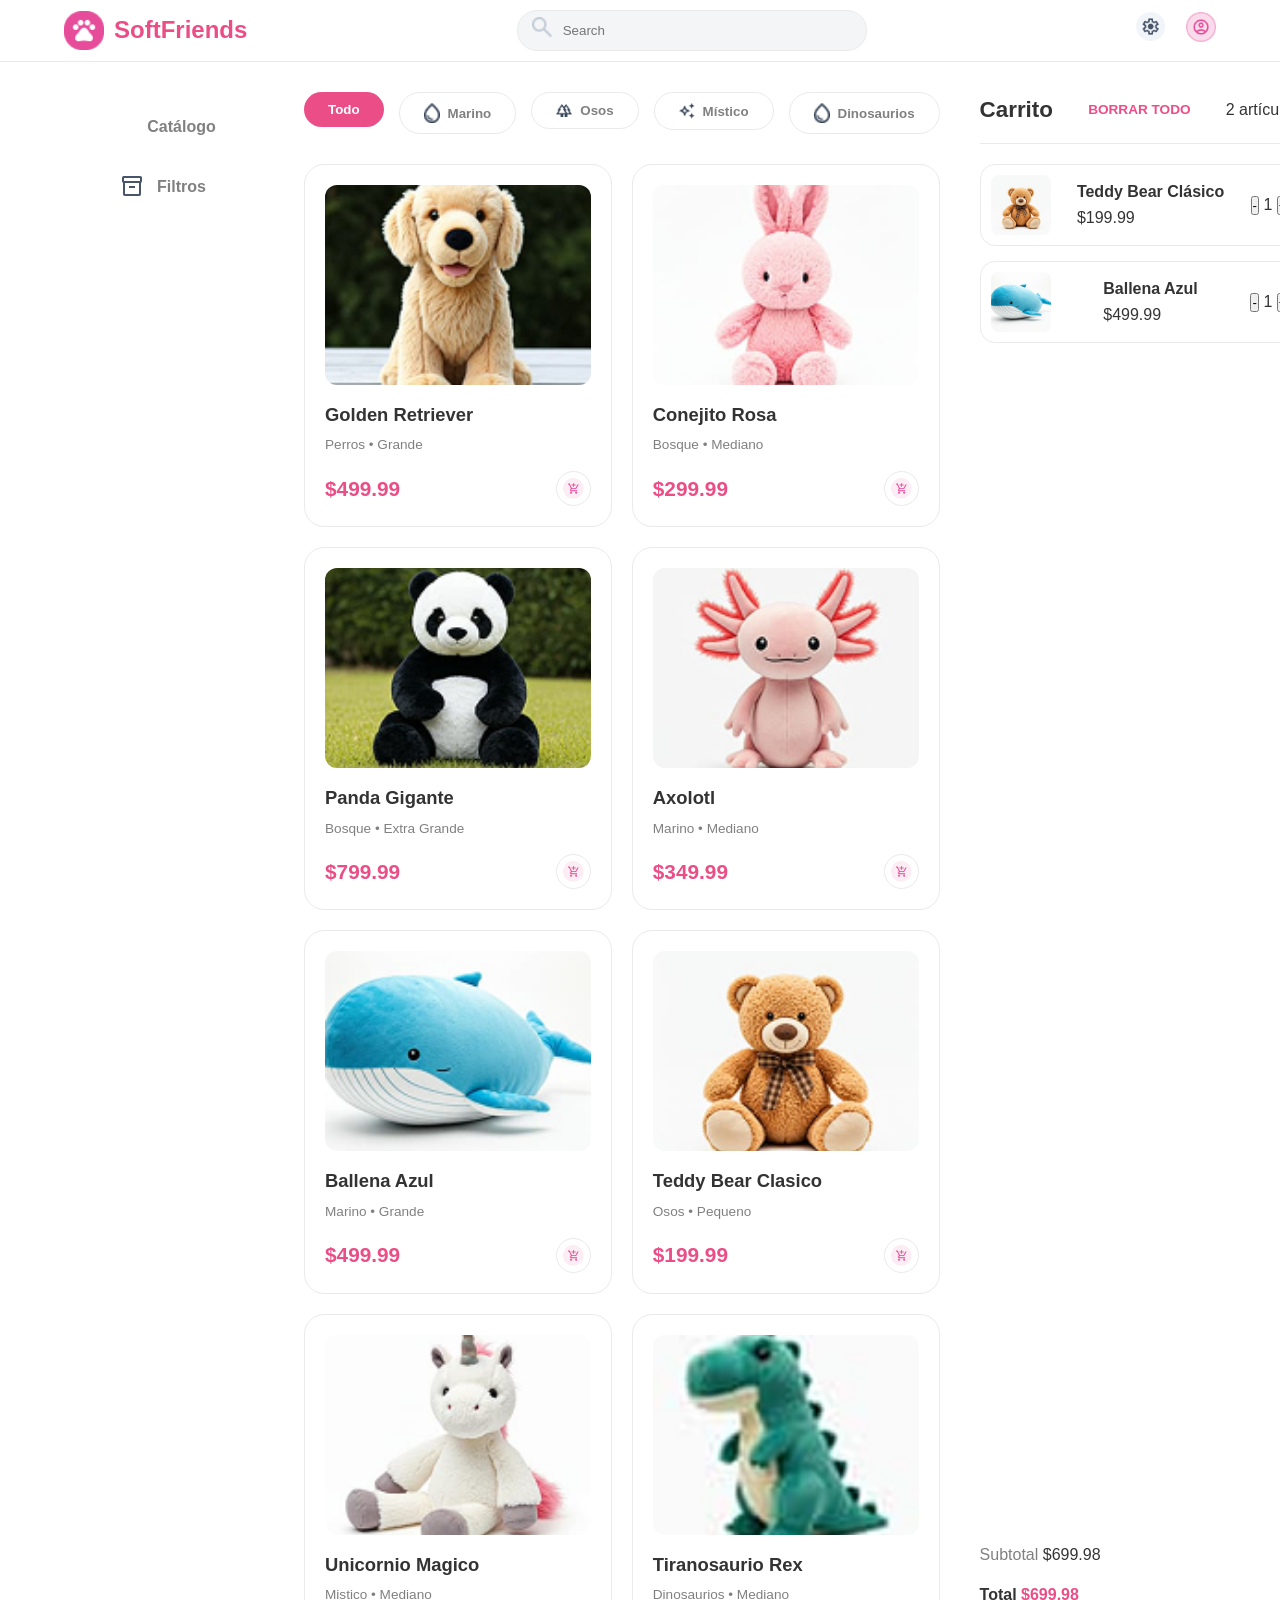
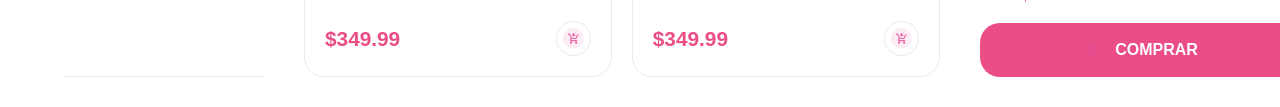
==== commit 5dddfa64: "ya quedo la 2da pantalla" ====
--- a/Presentacion/catalago.html
+++ b/Presentacion/catalago.html
@@ -249,9 +249,9 @@
                     <strong>Total</strong>
                     <strong class="total-precio">$699.98</strong>
                 </div>
-                <button class="btn-primary">
-                    <img src="img/IconoAgregarCarrito.png" alt="Icono comprar">
-                    Comprar
+                <button class="btn btn--primary" type="button">
+                    <img src="img/IconoAgregarCarrito.png" alt="" aria-hidden="true">
+                    COMPRAR
                 </button>
             </footer>
         </section>
--- a/Presentacion/styles/base.css
+++ b/Presentacion/styles/base.css
@@ -1,13 +1,16 @@
 /*Pues es la base de la pagina y donde esta el root con colores para reutilizar*/
 :root {
-    --color-primario: #eb4e87; 
+    --color-primario: #eb4e87;
+    --color-fondo: #ffffff;
     --color-texto: #333333;
     --color-texto-secundario: gray;
-    --color-borde: #eaeaea; 
+    --color-borde: #eaeaea;
     --color-fondo-input: #f4f5f7;
     --fuente-principal: "Quicksand", sans-serif;
     --fuente-titulos: "Alan Sans", sans-serif;
-} /*para agarrar los colores y reutilizarse*/
+}
+
+/*para agarrar los colores y reutilizarse*/
 
 * {
     box-sizing: border-box;
@@ -16,8 +19,23 @@
 }
 
 body {
-    font-family: "Quicksand", sans-serif; /*La fuente no la encontre, de momento puse esa*/
+    font-family: var(--fuente-principal);
+    /*La fuente no la encontre, de momento puse esa*/
     line-height: 1.6;
     background-color: var(--color-fondo);
     color: var(--color-texto);
+}
+
+h1,
+h2,
+h3,
+h4,
+h5,
+h6,
+strong {
+    font-family: var(--fuente-titulos);
+}
+
+.fondo-gris {
+    background-color: #f7f8fa;
 }
--- a/Presentacion/styles/components.css
+++ b/Presentacion/styles/components.css
@@ -4,10 +4,9 @@
     align-items: center;
     gap: 10px;
     text-decoration: none;
-    font-family: "Alan Sans", sans-serif;
     font-weight: 700;
     font-size: 1.5rem;
-    color: var(--color-texto);
+    color: var(--color-primario);
 }
 
 .logo img {
@@ -90,7 +89,6 @@
 
 .menu-lateral a {
     text-decoration: none;
-    font-family: "Alan Sans", sans-serif;
     font-weight: 600;
     color: var(--color-texto-secundario);
 }
@@ -168,7 +166,6 @@
 }
 
 .productos h3 {
-    font-family: "Alan Sans", sans-serif;
     font-size: 1.15rem;
     font-weight: 700;
     margin: 0 0 5px 0;
@@ -190,7 +187,7 @@
 .precio {
     font-size: 1.3rem;
     font-weight: 800;
-    color: var(--color-primario); 
+    color: var(--color-primario);
     margin: 0;
 }
 
@@ -198,7 +195,7 @@
     width: 35px;
     height: 35px;
     border-radius: 50%;
-    border: 1px solid var(--color-borde); 
+    border: 1px solid var(--color-borde);
     background-color: transparent;
     display: flex;
     align-items: center;
@@ -227,34 +224,9 @@
     padding-bottom: 15px;
 }
 
-.carrito header button {
-    width: auto;
-    margin: 0;
-    padding: 0;
-    font-size: 0.85rem;
-    font-weight: 800;
-    color: #eb4e87;
-    background: transparent;
-    border: none;
-    text-transform: uppercase;
-    cursor: pointer;
-    font-family: "Quicksand", sans-serif;
-}
-
 .carrito h3 {
-    font-family: "Alan Sans", sans-serif;
     font-size: 1.4rem;
     margin: 0;
-}
-
-.btn-borrar {
-    color: var(--color-primario);
-    background: transparent;
-    border: none;
-    font-weight: 700;
-    font-size: 0.8rem;
-    cursor: pointer;
-    text-transform: uppercase;
 }
 
 .subtitulo-carrito {
@@ -298,7 +270,6 @@
 
 .info-item-carrito strong {
     font-size: 0.9rem;
-    font-family: "Alan Sans", sans-serif;
 }
 
 .info-item-carrito p {
@@ -342,28 +313,6 @@
     padding-top: 20px;
 }
 
-.carrito .btn-primary {
-    background-color: #eb4e87;
-    color: white;
-    border: none;
-    padding: 15px;
-    border-radius: 20px;
-    cursor: pointer;
-    width: 100%;
-    font-weight: 700;
-    font-size: 1.1rem;
-    font-family: "Quicksand", sans-serif;
-    display: flex;
-    align-items: center;
-    justify-content: center;
-    gap: 10px;
-    margin-top: 10px;
-}
-
-.total-precio {
-    color: #eb4e87;
-}
-
 .carrito footer div:first-child span:first-child {
     color: gray;
 }
@@ -386,23 +335,224 @@
 
 .fila-total strong {
     font-size: 1.2rem;
-    font-family: "Alan Sans", sans-serif;
 }
 
 .total-precio {
     color: var(--color-primario);
 }
 
-.btn-comprar {
+/* Componetes Pago */
+
+.tarjeta-blanca,
+.contenedor-articulos {
+    background-color: #ffffff;
+    border-radius: 20px;
+    box-shadow: 0 4px 15px rgba(0, 0, 0, 0.03);
+}
+
+.tarjeta-blanca {
+    padding: 25px;
+}
+
+.encabezado-carrito {
+    display: flex;
+    justify-content: space-between;
+    align-items: center;
+}
+
+.encabezado-carrito h1 {
+    font-size: 2.2rem;
+    color: var(--color-texto);
+}
+
+.btn {
+    display: inline-flex;
+    align-items: center;
+    justify-content: center;
+    gap: 12px;
+    padding: 16px 32px;
+    border: none;
+    border-radius: 20px;
+    font-family: var(--fuente-principal);
+    font-weight: 700;
+    font-size: 1rem;
+    text-transform: uppercase;
+    cursor: pointer;
+    transition:
+        background-color 0.3s ease,
+        transform 0.1s ease;
+    width: 100%;
+    box-sizing: border-box;
+}
+
+.btn--primary {
     background-color: var(--color-primario);
-    color: white;
+    color: #ffffff;
+}
+
+.btn-secondary {
+    color: var(--color-primario);
+    background: transparent;
     border: none;
-    padding: 15px;
+    font-weight: 800;
+    font-size: 0.85rem;
+    cursor: pointer;
+    text-transform: uppercase;
+    font-family: var(--fuente-principal);
+    padding: 0;
+}
+
+.btn--primary:hover {
+    background-color: #d14175;
+}
+
+.btn:focus {
+    outline: none;
+    box-shadow: 0 0 0 3px rgba(235, 78, 135, 0.4);
+}
+
+.btn:active {
+    transform: scale(0.98);
+}
+
+.btn img {
+    width: 22px;
+    height: auto;
+    object-fit: contain;
+}
+
+.btn-agregar-mas {
+    background-color: #fdecf2;
+    color: var(--color-primario);
+    border: none;
+    padding: 10px 20px;
     border-radius: 20px;
-    cursor: pointer;
-    width: 100%;
+    font-family: var(--fuente-principal);
     font-weight: 700;
-    font-size: 1.1rem;
-    font-family: "Quicksand", sans-serif;
+    cursor: pointer;
+}
+
+.contenedor-articulos {
+    overflow: hidden;
+}
+
+.encabezado-lista {
+    background-color: #fff5f8;
+    display: flex;
+    justify-content: space-between;
+    padding: 15px 25px;
+    font-size: 0.85rem;
+    font-weight: 700;
+    color: var(--color-texto-secundario);
+    text-transform: uppercase;
+}
+
+.encabezado-lista span:last-child {
+    color: #f0a3c2;
+}
+
+.lista-articulos-vacia {
+    padding: 50px 20px;
+    text-align: center;
+    color: var(--color-texto-secundario);
+    font-weight: 600;
+}
+
+.metodo-pago h3,
+.resumen-compra h3 {
+    font-size: 1.2rem;
+    margin: 0 0 20px 0;
+}
+
+.opciones-pago {
+    display: flex;
+    flex-direction: column;
+    gap: 15px;
+}
+
+.opcion-pago {
+    display: flex;
+    align-items: center;
+    gap: 15px;
+    padding: 15px 20px;
+    border: 1px solid var(--color-borde);
+    border-radius: 15px;
+    cursor: pointer;
+    transition: all 0.2s ease;
+}
+
+.opcion-pago.seleccionada {
+    border-color: var(--color-primario);
+}
+
+.radio-custom {
+    width: 20px;
+    height: 20px;
+    border-radius: 50%;
+    border: 2px solid var(--color-borde);
+    display: flex;
+    align-items: center;
+    justify-content: center;
+}
+
+.opcion-pago.seleccionada .radio-custom {
+    border-color: var(--color-primario);
+}
+
+.opcion-pago.seleccionada .radio-custom::after {
+    content: "";
+    width: 10px;
+    height: 10px;
+    background-color: var(--color-primario);
+    border-radius: 50%;
+}
+
+.opcion-pago img {
+    width: 20px;
+    height: auto;
+}
+
+.opcion-pago span {
+    font-weight: 600;
+    flex: 1;
+}
+
+.icono-check {
+    opacity: 0;
+}
+
+.opcion-pago.seleccionada .icono-check {
+    opacity: 1;
+}
+
+/* Resumen de Compra */
+.resumen-compra .fila {
+    display: flex;
+    justify-content: space-between;
+    margin-bottom: 15px;
+    color: var(--color-texto-secundario);
+    font-weight: 600;
+}
+
+.resumen-compra .fila.descuento span:last-child {
+    color: #ff6b6b;
+}
+
+.resumen-compra .fila-total {
+    display: flex;
+    justify-content: space-between;
+    align-items: center;
+    padding-top: 20px;
     margin-top: 10px;
+    border-top: 2px dashed #f0e6eb;
+    margin-bottom: 20px;
+}
+
+.resumen-compra .fila-total strong:first-child {
+    font-size: 1.3rem;
+}
+
+.resumen-compra .fila-total .total-precio {
+    font-size: 1.8rem;
+    font-weight: 800;
 }
--- a/Presentacion/styles/layout.css
+++ b/Presentacion/styles/layout.css
@@ -7,6 +7,8 @@
     position: sticky;
     top: 0;
     z-index: 1000;
+    background-color: #ffffff; 
+    border-bottom: 1px solid var(--color-borde);
 }
 
 .contenedor-principal {
@@ -45,13 +47,37 @@
     flex-direction: column;
 }
 
+/* PAGO */
+.pago-layout {
+    justify-content: center;
+    gap: 40px;
+    max-width: 1200px;
+}
+
+.seccion-carrito-detalle {
+    flex: 1;
+    display: flex;
+    flex-direction: column;
+    gap: 20px;
+}
+
+.seccion-pago-resumen {
+    width: 380px;
+    flex-shrink: 0;
+    display: flex;
+    flex-direction: column;
+    gap: 20px;
+}
+
 @media (max-width: 768px) {
     .contenedor-principal {
         flex-direction: column;
         padding: 20px 5%;
     }
 
-    .menu-lateral, .carrito {
+    .menu-lateral,
+    .carrito,
+    .seccion-pago-resumen {
         width: 100%;
     }
 }
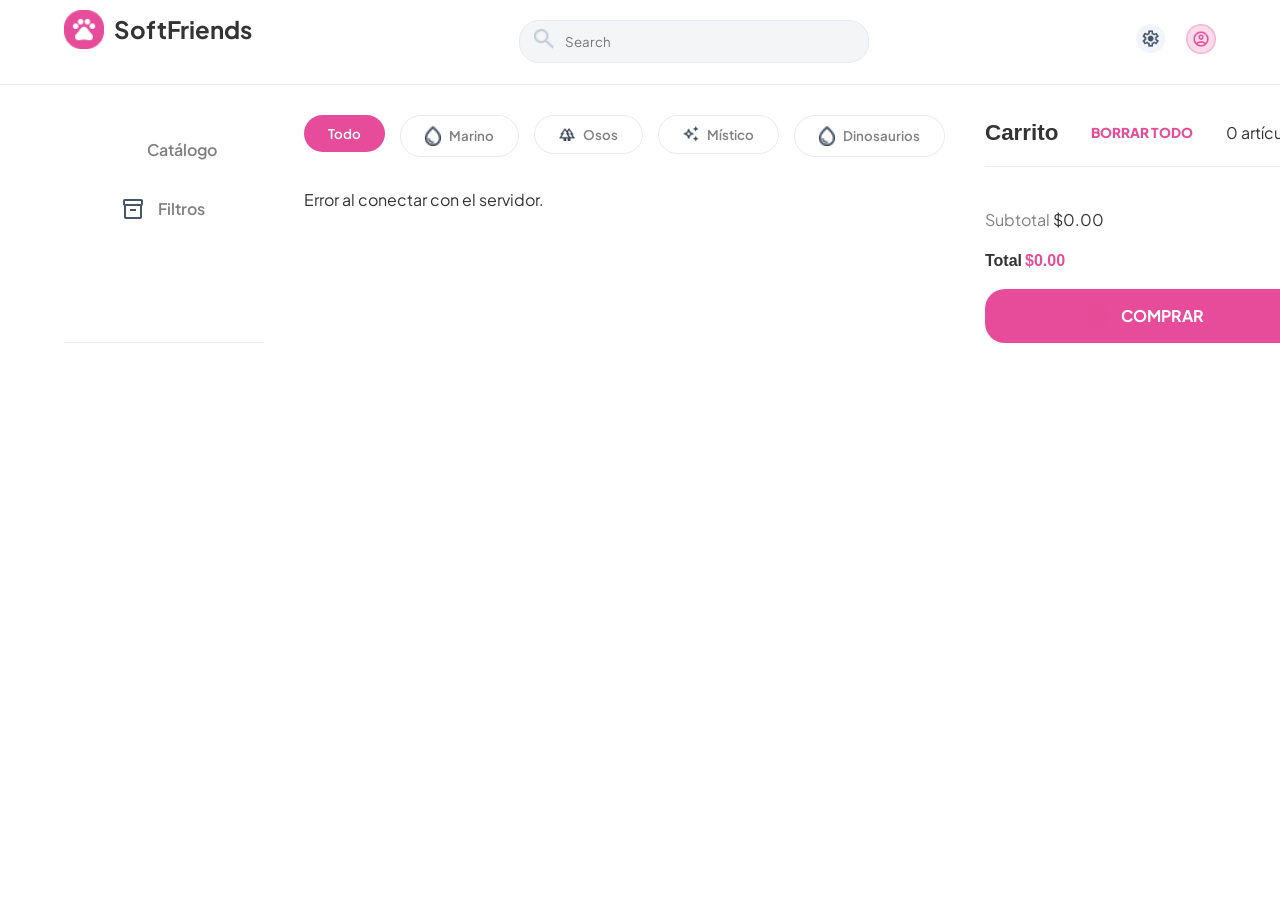
==== commit c3597310: "Archivos JS" ====
--- a/Presentacion/catalago.html
+++ b/Presentacion/catalago.html
@@ -2,7 +2,7 @@
 <html lang="es">
 
 <head>
-    <title>SoftFriends</title>
+    <title>SoftFriends - Catalogo</title>
     <meta charset="UTF-8">
     <meta name="viewport" content="width=device-width, initial-scale=1.0">
     <link rel="stylesheet" type="text/css" href="styles/base.css" />
@@ -18,17 +18,17 @@
             <span>SoftFriends</span>
         </a>
 
-        <form name="form_busqueda">
+        <form id="form-busqueda">
             <img src="img/iconoBuscar.png" alt="Icono de búsqueda" class="search-icon">
             <input id="txt_buscar" name="txt_buscar" type="text" placeholder="Search">
         </form>
 
         <ul>
             <li>
-                <img src="img/configuracion.png" alt="Icono de configuracion">
+                <a href="#"><img src="img/configuracion.png" alt="Icono de configuracion"></a>
             </li>
             <li>
-                <img src="img/iconoUsuario.png" alt="Icono de usuario">
+                <a id="btn-perfil" href="#"><img src="img/iconoUsuario.png" alt="Icono de usuario"></a>
             </li>
         </ul>
     </nav>
@@ -50,206 +50,55 @@
 
         <main>
             <section class="categorias">
-                <ul>
-                    <li><button class="active">Todo</button></li>
+                <ul id="lista-categorias">
+                    <li><button class="active" data-categoria="todo">Todo</button></li>
                     <li>
-                        <button>
-                            <img src="img/gota.png" alt="Icono gota">
-                            Marino
+                        <button data-categoria="marino">
+                            <img src="img/gota.png" alt="Icono gota"> Marino
                         </button>
                     </li>
                     <li>
-                        <button>
-                            <img src="img/pinos.png" alt="Icono pinos">
-                            Osos
+                        <button data-categoria="osos">
+                            <img src="img/pinos.png" alt="Icono pinos"> Osos
                         </button>
                     </li>
                     <li>
-                        <button>
-                            <img src="img/brillos.png" alt="Icono brillos">
-                            Místico
+                        <button data-categoria="mistico">
+                            <img src="img/brillos.png" alt="Icono brillos"> Místico
                         </button>
                     </li>
                     <li>
-                        <button>
-                            <img src="img/gota.png" alt="Icono dinosaurios">
-                            Dinosaurios
+                        <button data-categoria="dinosaurios">
+                            <img src="img/gota.png" alt="Icono dinosaurios"> Dinosaurios
                         </button>
                     </li>
                 </ul>
             </section>
 
-            <section class="productos">
-
-                <article>
-                    <figure>
-                        <img src="img/goldenRetriever.png" alt="Golden Retriever">
-                    </figure>
-                    <div class="info-producto">
-                        <h3>Golden Retriever</h3>
-                        <p class="categoria">Perros • Grande</p>
-
-                        <div class="precio-carrito">
-                            <p class="precio">$499.99</p>
-                            <button class="btn-agregar"><img src="img/IconoAgregarCarrito.png"
-                                    alt="Agregar al carrito"></button>
-                        </div>
-                    </div>
-                </article>
-
-                <article>
-                    <figure>
-                        <img src="img/conejoRosa.png" alt="Conejito Rosa">
-                    </figure>
-                    <div class="info-producto">
-                        <h3>Conejito Rosa</h3>
-                        <p class="categoria">Bosque • Mediano</p>
-                        <div class="precio-carrito">
-                            <p class="precio">$299.99</p>
-                            <button class="btn-agregar"><img src="img/IconoAgregarCarrito.png"
-                                    alt="Agregar al carrito"></button>
-                        </div>
-                    </div>
-                </article>
-
-                <article>
-                    <figure>
-                        <img src="img/panda.png" alt="Panda Gigante">
-                    </figure>
-                    <div class="info-producto">
-                        <h3>Panda Gigante</h3>
-                        <p class="categoria">Bosque • Extra Grande</p>
-                        <div class="precio-carrito">
-                            <p class="precio">$799.99</p>
-                            <button class="btn-agregar"><img src="img/IconoAgregarCarrito.png"
-                                    alt="Agregar al carrito"></button>
-                        </div>
-                    </div>
-                </article>
-
-                <article>
-                    <figure>
-                        <img src="img/ajolote.png" alt="Axolotl">
-                    </figure>
-                    <div class="info-producto">
-                        <h3>Axolotl</h3>
-                        <p class="categoria">Marino • Mediano</p>
-                        <div class="precio-carrito">
-                            <p class="precio">$349.99</p>
-                            <button class="btn-agregar"><img src="img/IconoAgregarCarrito.png"
-                                    alt="Agregar al carrito"></button>
-                        </div>
-                    </div>
-                </article>
-
-                <article>
-                    <figure>
-                        <img src="img/ballena.png" alt="Ballena Azul">
-                    </figure>
-                    <div class="info-producto">
-                        <h3>Ballena Azul</h3>
-                        <p class="categoria">Marino • Grande</p>
-                        <div class="precio-carrito">
-                            <p class="precio">$499.99</p>
-                            <button class="btn-agregar"><img src="img/IconoAgregarCarrito.png"
-                                    alt="Agregar al carrito"></button>
-                        </div>
-                    </div>
-                </article>
-
-                <article>
-                    <figure>
-                        <img src="img/oso.png" alt="Teddy Bear Clasico">
-                    </figure>
-                    <div class="info-producto">
-                        <h3>Teddy Bear Clasico</h3>
-                        <p class="categoria">Osos • Pequeno</p>
-                        <div class="precio-carrito">
-                            <p class="precio">$199.99</p>
-                            <button class="btn-agregar"><img src="img/IconoAgregarCarrito.png"
-                                    alt="Agregar al carrito"></button>
-                        </div>
-                    </div>
-                </article>
-
-                <article>
-                    <figure>
-                        <img src="img/unicornio.png" alt="Unicornio Magico">
-                    </figure>
-                    <div class="info-producto">
-                        <h3>Unicornio Magico</h3>
-                        <p class="categoria">Mistico • Mediano</p>
-                        <div class="precio-carrito">
-                            <p class="precio">$349.99</p>
-                            <button class="btn-agregar"><img src="img/IconoAgregarCarrito.png"
-                                    alt="Agregar al carrito"></button>
-                        </div>
-                    </div>
-                </article>
-
-                <article>
-                    <figure>
-                        <img src="img/rex.png" alt="Tiranosaurio Rex">
-                    </figure>
-                    <div class="info-producto">
-                        <h3>Tiranosaurio Rex</h3>
-                        <p class="categoria">Dinosaurios • Mediano</p>
-                        <div class="precio-carrito">
-                            <p class="precio">$349.99</p>
-                            <button class="btn-agregar"><img src="img/IconoAgregarCarrito.png"
-                                    alt="Agregar al carrito"></button>
-                        </div>
-                    </div>
-                </article>
-
-            </section>
+            <section class="productos" id="contenedor-productos">
+                </section>
         </main>
 
         <section class="carrito">
             <header>
                 <h3>Carrito</h3>
-                <button class="btn-secondary">BORRAR TODO</button>
-                <p>2 artículos</p>
+                <button class="btn-secondary" id="btn-vaciar-carrito">BORRAR TODO</button>
+                <p id="contador-carrito">0 artículos</p>
             </header>
 
-            <div class="lista-carrito">
-                <article>
-                    <img src="img/oso.png" alt="Teddy Bear Clásico mini">
-                    <div>
-                        <strong>Teddy Bear Clásico</strong>
-                        <p>$199.99</p>
-                    </div>
-                    <div>
-                        <button>-</button>
-                        <span>1</span>
-                        <button>+</button>
-                    </div>
-                </article>
-
-                <article>
-                    <img src="img/ballena.png" alt="Ballena Azul mini">
-                    <div>
-                        <strong>Ballena Azul</strong>
-                        <p>$499.99</p>
-                    </div>
-                    <div>
-                        <button>-</button>
-                        <span>1</span>
-                        <button>+</button>
-                    </div>
-                </article>
-            </div>
+            <div class="lista-carrito" id="contenedor-lista-carrito">
+                </div>
 
             <footer>
                 <div>
                     <span>Subtotal</span>
-                    <span>$699.98</span>
+                    <span id="carrito-subtotal">$0.00</span>
                 </div>
                 <div>
                     <strong>Total</strong>
-                    <strong class="total-precio">$699.98</strong>
+                    <strong class="total-precio" id="carrito-total">$0.00</strong>
                 </div>
-                <button class="btn btn--primary" type="button">
+                <button class="btn btn--primary" id="btn-ir-pagar" type="button">
                     <img src="img/IconoAgregarCarrito.png" alt="" aria-hidden="true">
                     COMPRAR
                 </button>
@@ -258,6 +107,7 @@
 
     </div>
 
+    <script type="module" src="js/app/catalogo.js"></script>
 </body>
 
 </html>
--- a/Presentacion/styles/base.css
+++ b/Presentacion/styles/base.css
@@ -1,12 +1,15 @@
 /*Pues es la base de la pagina y donde esta el root con colores para reutilizar*/
+
+@import url('https://fonts.googleapis.com/css2?family=Plus+Jakarta+Sans:ital,wght@0,200..800;1,200..800&display=swap');
+
 :root {
-    --color-primario: #eb4e87;
+    --color-primario: #E64C99;
     --color-fondo: #ffffff;
     --color-texto: #333333;
     --color-texto-secundario: gray;
     --color-borde: #eaeaea;
     --color-fondo-input: #f4f5f7;
-    --fuente-principal: "Quicksand", sans-serif;
+    --fuente-principal: "Plus Jakarta Sans", sans-serif;
     --fuente-titulos: "Alan Sans", sans-serif;
 }
 
@@ -38,4 +41,5 @@
 
 .fondo-gris {
     background-color: #f7f8fa;
-}+}
+
--- a/Presentacion/styles/components.css
+++ b/Presentacion/styles/components.css
@@ -6,7 +6,7 @@
     text-decoration: none;
     font-weight: 700;
     font-size: 1.5rem;
-    color: var(--color-primario);
+    color: var(--color-texto);
 }
 
 .logo img {
@@ -18,6 +18,9 @@
     position: relative;
     display: flex;
     align-items: center;
+    flex: 1;
+    max-width: 350px;
+    margin: 0 15px;
 }
 
 .search-icon {
@@ -29,7 +32,7 @@
 }
 
 nav input {
-    width: 350px;
+    width: 100%;
     padding: 12px 20px 12px 45px;
     border-radius: 20px;
     border: 1px solid var(--color-borde);
@@ -376,7 +379,6 @@
     font-family: var(--fuente-principal);
     font-weight: 700;
     font-size: 1rem;
-    text-transform: uppercase;
     cursor: pointer;
     transition:
         background-color 0.3s ease,
@@ -555,4 +557,169 @@
 .resumen-compra .fila-total .total-precio {
     font-size: 1.8rem;
     font-weight: 800;
-}+}
+
+/* index */
+.hero {
+    background-color: var(--color-fondo-input);
+    border-radius: 20px;
+    border: 1px solid var(--color-borde);
+}
+
+.hero h1 {
+    font-size: 3rem;
+    color: var(--color-primario);
+}
+
+.hero p {
+    font-size: 1.2rem;
+    color: var(--color-texto-secundario);
+}
+
+.btn-hero {
+    text-decoration: none;
+}
+
+.seccion-destacados h2 {
+    font-size: 1.8rem;
+    color: var(--color-texto);
+}
+
+/* registro y iniciar sesion */
+.tarjeta-auth {
+    background-color: var(--color-fondo);
+    padding: 40px;
+    border-radius: 20px;
+    box-shadow: 0 4px 15px rgba(0, 0, 0, 0.05);
+    width: 100%;
+    max-width: 400px;
+    text-align: center;
+}
+
+.tarjeta-auth .logo {
+    justify-content: center;
+    margin-bottom: 30px;
+    font-size: 2rem;
+}
+
+.tarjeta-auth .logo img {
+    width: 50px;
+}
+
+.form-group {
+    display: flex;
+    flex-direction: column;
+    text-align: left;
+    margin-bottom: 20px;
+}
+
+.form-group label {
+    font-weight: 600;
+    margin-bottom: 8px;
+    color: var(--color-texto);
+    font-size: 0.9rem;
+}
+
+.form-control {
+    padding: 12px 20px;
+    border-radius: 15px;
+    border: 1px solid var(--color-borde);
+    background-color: var(--color-fondo-input);
+    font-family: var(--fuente-principal);
+    font-size: 1rem;
+    color: var(--color-texto);
+    transition: all 0.3s ease;
+}
+
+.form-control:focus {
+    outline: none;
+    border-color: var(--color-primario);
+    box-shadow: 0 0 0 3px rgba(235, 78, 135, 0.2);
+}
+
+.auth-links {
+    margin-top: 25px;
+    display: flex;
+    flex-direction: column;
+    gap: 15px;
+    font-size: 0.9rem;
+    color: var(--color-texto-secundario);
+}
+
+.auth-links a {
+    color: var(--color-primario);
+    text-decoration: none;
+    font-weight: 700;
+    transition: color 0.2s ease;
+}
+
+.auth-links a:hover {
+    color: #d14175;
+    text-decoration: underline;
+}
+
+.btn-auth {
+    margin-top: 15px;
+}
+
+/* Contrasenias */
+.password-container {
+    position: relative;
+    display: flex;
+    align-items: center;
+    width: 100%;
+}
+
+.password-container .form-control {
+    width: 100%;
+    padding-right: 45px;
+}
+
+.btn-toggle-password {
+    position: absolute;
+    right: 10px;
+    background: transparent;
+    border: none;
+    font-size: 1.2rem;
+    cursor: pointer;
+    color: var(--color-texto-secundario);
+    padding: 5px;
+    display: flex;
+    align-items: center;
+    justify-content: center;
+    transition: transform 0.2s ease;
+}
+
+.btn-toggle-password:hover {
+    transform: scale(1.1);
+}
+
+.seccionIzquierda h1{
+    color: var(--color-primario);
+}
+
+.seccionIzquierda p{
+    max-width: 350px;
+    text-align: center;
+}
+
+.textoIniciarSesion{
+    margin-bottom: 28px;
+    text-align: left;
+}
+
+.textoIniciarSesion h2{
+    font-size: 32px;
+    margin-bottom: 5px;
+}
+
+.lblPassword a{
+    color: var(--color-primario);
+    font-family: var(--fuente-titulos);
+    font-weight: 550;
+    font-size: 14px;
+
+}
+
+
+
--- a/Presentacion/styles/layout.css
+++ b/Presentacion/styles/layout.css
@@ -7,7 +7,7 @@
     position: sticky;
     top: 0;
     z-index: 1000;
-    background-color: #ffffff; 
+    background-color: #ffffff;
     border-bottom: 1px solid var(--color-borde);
 }
 
@@ -69,7 +69,127 @@
     gap: 20px;
 }
 
+/* index */
+.hero {
+    text-align: center;
+    padding: 80px 20px;
+    margin-bottom: 40px;
+}
+
+.hero h1 {
+    margin-bottom: 15px;
+}
+
+.hero p {
+    margin-bottom: 30px;
+}
+
+.btn-hero {
+    max-width: 250px;
+    margin: 0 auto;
+}
+
+.seccion-destacados h2 {
+    margin-bottom: 20px;
+}
+
+/* registro y iniciar-sesion */
+.auth-layout {
+    min-height: 100vh;
+    display: flex;
+    align-items: center;
+    justify-content: center;
+    padding: 20px;
+}
+
+.iniciarSesion{
+    display: flex;   
+    flex-direction: row;
+    min-height: 100vh;
+}
+
+.seccionIzquierda{
+    background-color: #FFF2FF ;
+    display: flex;   
+    flex-direction: column;
+    flex: 1;
+    justify-content: center;
+    align-items: center;
+}
+
+
+
+.seccionDerecha{
+    flex-direction: column;
+    align-items: center;
+    display: flex;   
+    flex: 1;
+    justify-content: center;
+    padding: 40px;
+    
+}
+
+.seccionIzquierda h1{
+    font-size: 40px;
+}
+
+.seccionIzquierda p{
+    font-size: 18px;
+}
+.seccionIzquierda img{
+    width: 55%;
+    border-radius: 10%;
+    margin: 40px;
+
+}
+
+.tarjetaIniciarSesion{
+    max-width: 450px;
+    width: 100%;
+}
+
+.logo{
+    margin-bottom: 25px;
+}
+
+.lblPassword{
+    display: flex;
+    justify-content: space-between;
+}
+
+
+
+
+
+
+.form-row {
+    display: flex;
+    gap: 15px;
+}
+
+.form-row .form-group {
+    flex: 1;
+}
+
+@media (max-width: 480px) {
+    .form-row {
+        flex-direction: column;
+        gap: 0;
+    }
+}
+
 @media (max-width: 768px) {
+    nav {
+        flex-wrap: wrap;
+        gap: 15px;
+    }
+
+    nav form {
+        order: 3;
+        max-width: 100%;
+        margin: 0;
+    }
+
     .contenedor-principal {
         flex-direction: column;
         padding: 20px 5%;
